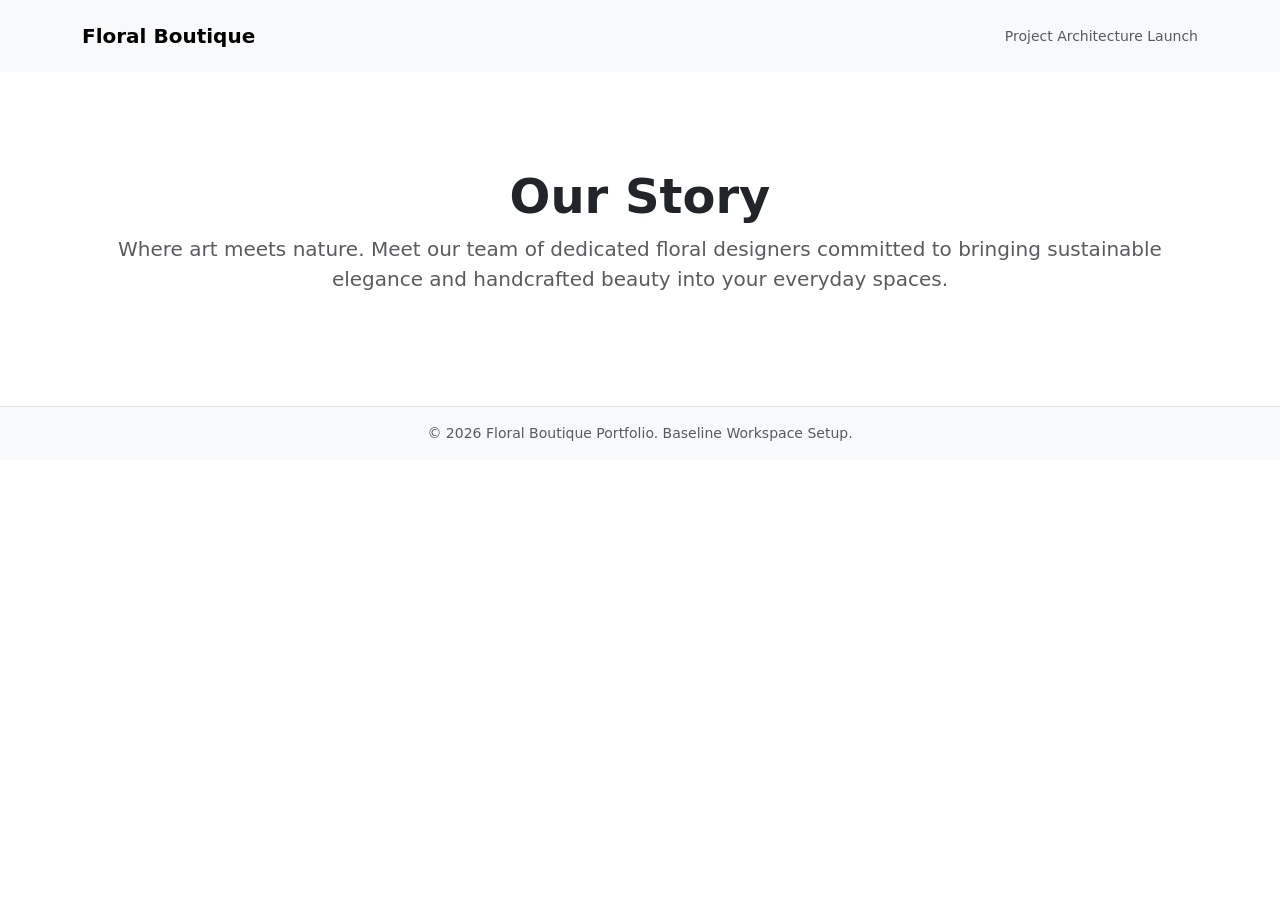
==== about.html @ a37ca517 "Addedskeleton files for both about and floral boutique files" ====
<!DOCTYPE html>
<html lang="en">
<head>
    <meta charset="UTF-8">
    <meta name="viewport" content="width=device-width, initial-scale=1.0">
    <title>Our Story | Floral Boutique</title>
    <link href="https://cdn.jsdelivr.net/npm/bootstrap@5.3.3/dist/css/bootstrap.min.css" rel="stylesheet">
    <link rel="stylesheet" href="css/styles.css">
</head>
<body>

    <header>
        <nav class="navbar navbar-light bg-light py-3">
            <div class="container">
                <a class="navbar-brand fw-bold" href="index.html">Floral Boutique</a>
                <span class="text-muted small d-none d-md-inline">Project Architecture Launch</span>
            </div>
        </nav>
    </header>

    <main class="container my-5">
        <section class="py-5 text-center">
            <h1 class="display-5 fw-bold">Our Story</h1>
            <p class="lead text-muted">Where art meets nature. Meet our team of dedicated floral designers committed to bringing sustainable elegance and handcrafted beauty into your everyday spaces.</p>
        </section>
    </main>

    <footer class="bg-light py-3 mt-auto border-top">
        <div class="container text-center">
            <p class="mb-0 text-muted small">&copy; 2026 Floral Boutique Portfolio. Baseline Workspace Setup.</p>
        </div>
    </footer>

    <script src="https://cdn.jsdelivr.net/npm/bootstrap@5.3.3/dist/js/bootstrap.bundle.min.js"></script>
    <script src="js/main.js"></script>
</body>
</html>
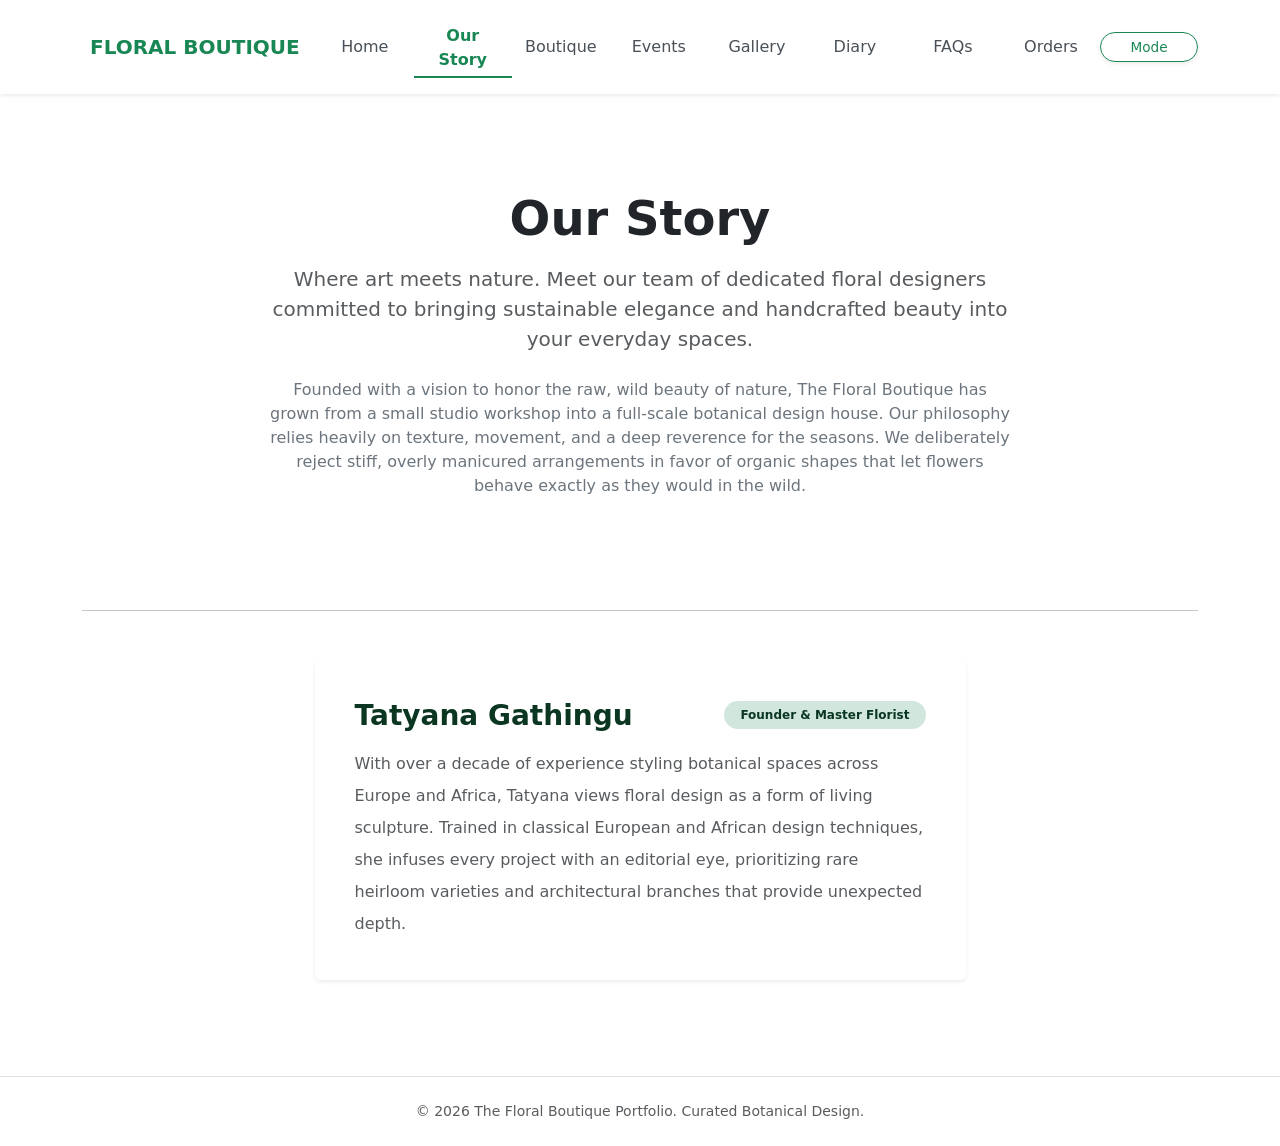
==== commit 833bf353: "Updated placeholder text in about file" ====
--- a/about.html
+++ b/about.html
@@ -9,27 +9,106 @@
 </head>
 <body>
 
-    <header>
-        <nav class="navbar navbar-light bg-light py-3">
+    <!-- bootstrap navigation menu -->
+    <header class="sticky-top bg-white shadow-sm"><!--menu bar to stay top-->
+        <nav class="navbar navbar-expand-lg navbar-light py-3"> <!--different displays for both laptop and mobile-->
             <div class="container">
-                <a class="navbar-brand fw-bold" href="index.html">Floral Boutique</a>
-                <span class="text-muted small d-none d-md-inline">Project Architecture Launch</span>
+                
+                <a class="navbar-brand fw-bold text-success d-flex align-items-center gap-2" href="index.html"> <!--formats as official business logo,href is to make it clickable-->
+                    <span class="fs-4"></span> 
+                    <span class="letter-spacing-custom">FLORAL BOUTIQUE</span>
+                </a>
+                
+                <button class="navbar-toggler border-0" type="button" data-bs-toggle="collapse" data-bs-target="#floralNavbarPrimary" aria-controls="floralNavbarPrimary" aria-expanded="false" aria-label="Toggle navigation"> <!--button for mobile menu-->
+                    <span class="navbar-toggler-icon"></span>
+                </button>
+                
+                <div class="collapse navbar-collapse" id="floralNavbarPrimary">
+
+            <ul class="navbar-nav ms-auto mb-2 mb-lg-0 fw-medium align-items-lg-center w-100 d-lg-grid text-center" style="grid-template-columns: repeat(9, 1fr); max-width: 900px;"> <!--identical columns-->
+                <li class="nav-item">
+                    <a class="nav-link text-dark-emphasis d-inline-block" href="index.html">Home</a>
+                </li>
+    
+                <li class="nav-item">
+                    <a class="nav-link text-success fw-bold border-bottom border-success border-2 pb-1" href="about.html">Our Story</a> <!--highlighted link-->
+                </li>
+    
+                <li class="nav-item">
+                    <a class="nav-link text-dark-emphasis d-inline-block" href="floral_boutique.html">Boutique</a>
+                </li>
+    
+                <li class="nav-item">
+                    <a class="nav-link text-dark-emphasis d-inline-block" href="services.html">Events</a>
+                </li>
+    
+                <li class="nav-item">
+                    <a class="nav-link text-dark-emphasis d-inline-block" href="gallery.html">Gallery</a>
+                </li>
+    
+                <li class="nav-item">
+                    <a class="nav-link text-dark-emphasis d-inline-block" href="blog.html">Diary</a>
+                </li>
+    
+                <li class="nav-item">
+                    <a class="nav-link text-dark-emphasis d-inline-block" href="faq.html">FAQs</a>
+                </li>
+    
+                <li class="nav-item">
+                    <a class="nav-link text-dark-emphasis d-inline-block" href="contact.html">Orders</a>
+                </li>
+    
+                <li class="nav-item">
+                    <button id="themeToggle" class="btn btn-outline-success btn-sm rounded-pill px-2 shadow-sm w-100" style="font-size: 0.85rem;">
+                     Mode
+                    </button>
+                </li>
+    
+            </ul>
+                </div>
+                
             </div>
         </nav>
     </header>
 
-    <main class="container my-5">
-        <section class="py-5 text-center">
-            <h1 class="display-5 fw-bold">Our Story</h1>
-            <p class="lead text-muted">Where art meets nature. Meet our team of dedicated floral designers committed to bringing sustainable elegance and handcrafted beauty into your everyday spaces.</p>
-        </section>
-    </main>
+    <!-- Main Content Body -->
+  <main class="container my-5 flex-grow-1">
+    
+    <!-- Hero Header Section -->
+    <section class="py-5 text-center col-lg-8 mx-auto">
+      <h1 class="display-5 fw-bold text-dark mb-3">Our Story</h1>
+      <p class="lead text-muted mb-4">
+        Where art meets nature. Meet our team of dedicated floral designers committed to bringing sustainable elegance and handcrafted beauty into your everyday spaces.
+      </p>
+      <p class="text-secondary">
+        Founded with a vision to honor the raw, wild beauty of nature, The Floral Boutique has grown from a small studio workshop into a full-scale botanical design house. Our philosophy relies heavily on texture, movement, and a deep reverence for the seasons. We deliberately reject stiff, overly manicured arrangements in favor of organic shapes that let flowers behave exactly as they would in the wild.
+      </p>
+    </section>
 
-    <footer class="bg-light py-3 mt-auto border-top">
-        <div class="container text-center">
-            <p class="mb-0 text-muted small">&copy; 2026 Floral Boutique Portfolio. Baseline Workspace Setup.</p>
+    <hr class="my-5 opacity-25">
+
+    <!-- Team / Florist Biography Section -->
+    <section class="pb-5 col-lg-7 mx-auto">
+      <div class="card shadow-sm border-0 p-4 bg-white">
+        <div class="card-body text-center text-sm-start">
+          <div class="d-sm-flex align-items-center justify-content-between mb-3">
+            <h2 class="h3 fw-bold text-success-emphasis mb-1 mb-sm-0">Tatyana Gathingu</h2>
+            <span class="badge bg-success-subtle text-success-emphasis px-3 py-2 rounded-pill fw-semibold">Founder & Master Florist</span>
+          </div>
+          <p class="card-text text-muted lh-lg">
+            With over a decade of experience styling botanical spaces across Europe and Africa, Tatyana views floral design as a form of living sculpture. Trained in classical European and African design techniques, she infuses every project with an editorial eye, prioritizing rare heirloom varieties and architectural branches that provide unexpected depth.
+          </p>
         </div>
-    </footer>
+      </div>
+    </section>
+  </main>
+
+  <!-- Global Footer -->
+  <footer class="bg-white py-4 mt-auto border-top">
+    <div class="container text-center">
+      <p class="mb-0 text-muted small">&copy; 2026 The Floral Boutique Portfolio. Curated Botanical Design.</p>
+    </div>
+  </footer>
 
     <script src="https://cdn.jsdelivr.net/npm/bootstrap@5.3.3/dist/js/bootstrap.bundle.min.js"></script>
     <script src="js/main.js"></script>
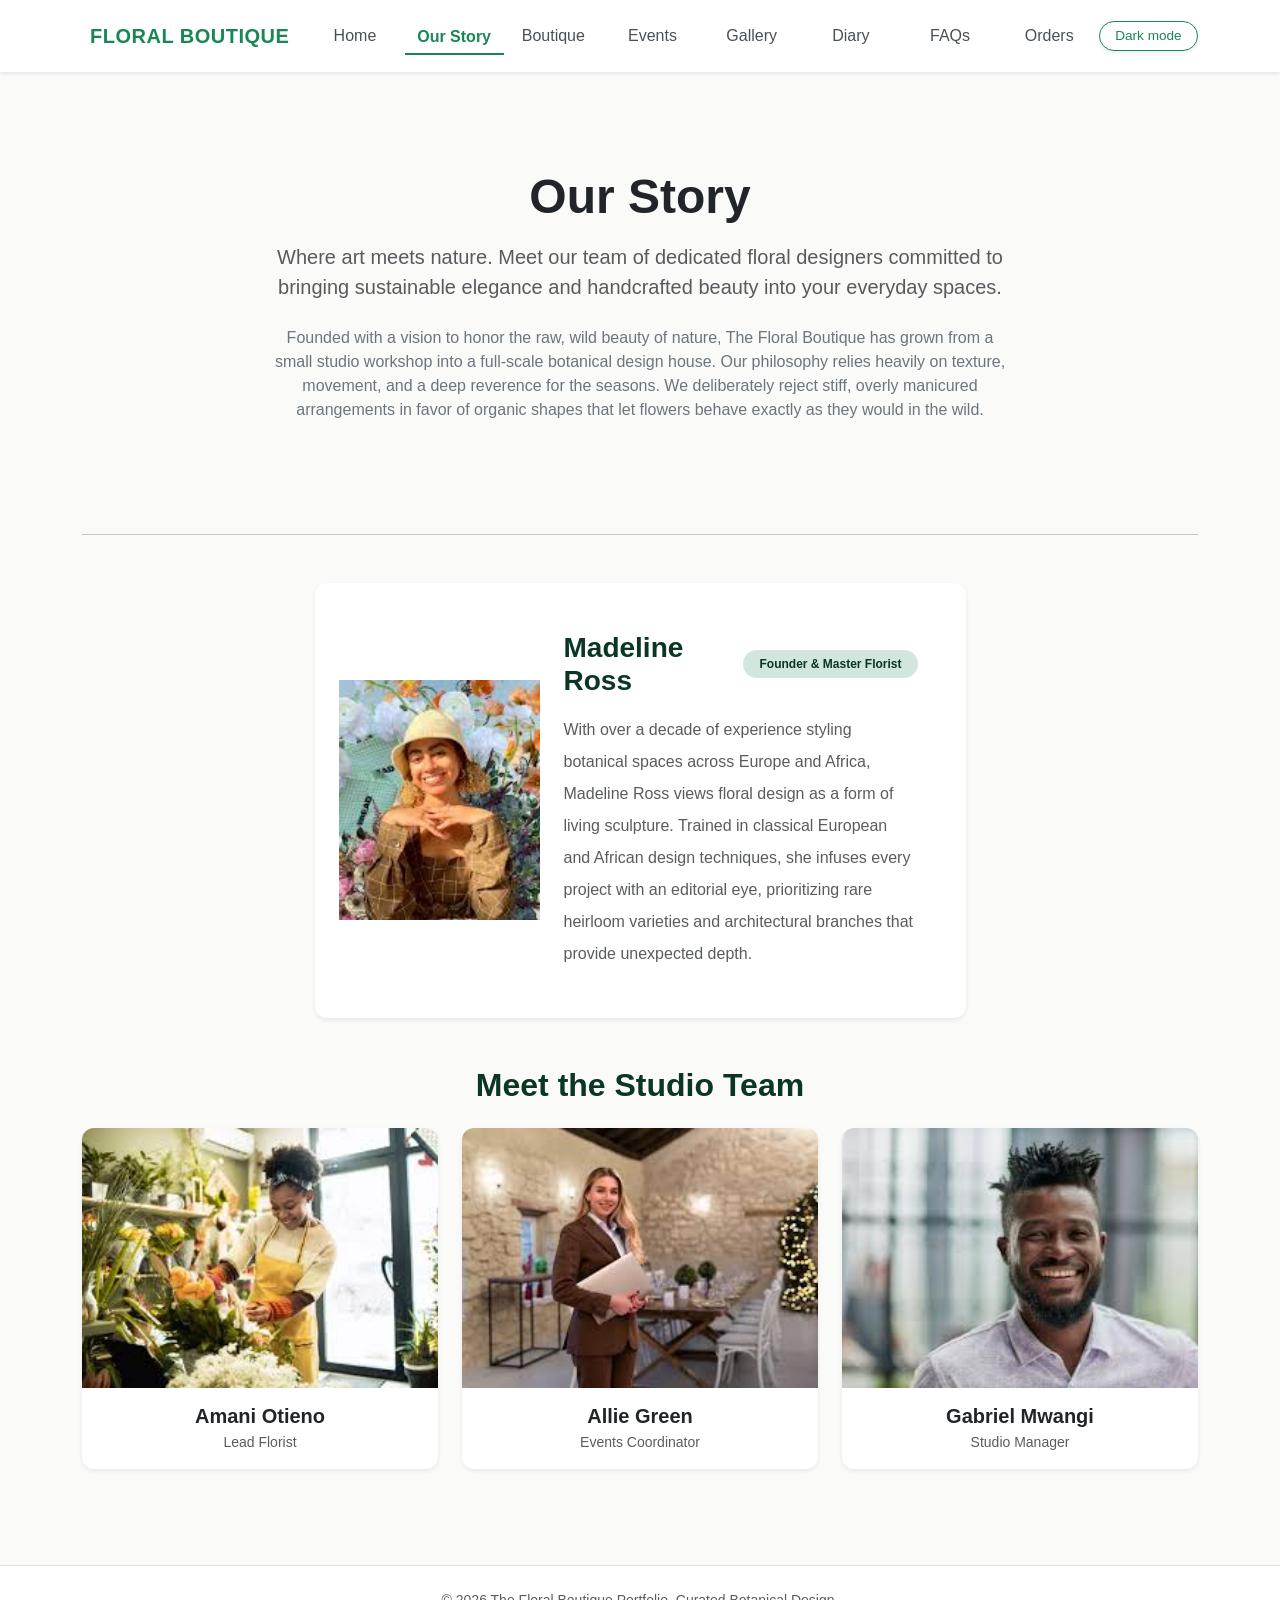
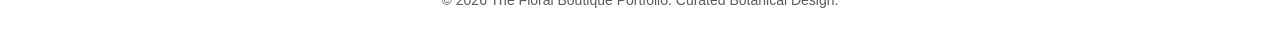
==== commit 31b3fa45: "added team images" ====
--- a/about.html
+++ b/about.html
@@ -90,15 +90,58 @@
     <!-- Team / Florist Biography Section -->
     <section class="pb-5 col-lg-7 mx-auto">
       <div class="card shadow-sm border-0 p-4 bg-white">
-        <div class="card-body text-center text-sm-start">
+        <div class="row g-0 align-items-center">
+          <div class="col-md-4">
+            <img src="images/Florist.jpg" alt="Madeline Ross, Founder and Master Florist" class="team-img">
+          </div>
+          <div class="col-md-8">
+          <div class="card-body p-4 text-center text-sm-start">
           <div class="d-sm-flex align-items-center justify-content-between mb-3">
-            <h2 class="h3 fw-bold text-success-emphasis mb-1 mb-sm-0">Tatyana Gathingu</h2>
+            <h2 class="h3 fw-bold text-success-emphasis mb-1 mb-sm-0">Madeline Ross</h2>
             <span class="badge bg-success-subtle text-success-emphasis px-3 py-2 rounded-pill fw-semibold">Founder & Master Florist</span>
           </div>
           <p class="card-text text-muted lh-lg">
-            With over a decade of experience styling botanical spaces across Europe and Africa, Tatyana views floral design as a form of living sculpture. Trained in classical European and African design techniques, she infuses every project with an editorial eye, prioritizing rare heirloom varieties and architectural branches that provide unexpected depth.
+            With over a decade of experience styling botanical spaces across Europe and Africa, Madeline Ross views floral design as a form of living sculpture. Trained in classical European and African design techniques, she infuses every project with an editorial eye, prioritizing rare heirloom varieties and architectural branches that provide unexpected depth.
           </p>
         </div>
+      </div>
+    </section>
+
+     <!-- Wider Team Section -->
+    <section class="pb-5">
+      <h2 class="text-center fw-bold mb-4 text-success-emphasis">Meet the Studio Team</h2>
+      <div class="row g-4 justify-content-center">
+ 
+        <div class="col-md-6 col-lg-4">
+          <div class="card h-100 shadow-sm border-0 overflow-hidden text-center">
+            <img src="images/lead-florist.jpg" alt="Amani Otieno, Lead Florist" class="team-grid-img">
+            <div class="card-body">
+              <h3 class="h5 fw-bold text-dark mb-1">Amani Otieno</h3>
+              <p class="text-muted small mb-0">Lead Florist</p>
+            </div>
+          </div>
+        </div>
+ 
+        <div class="col-md-6 col-lg-4">
+          <div class="card h-100 shadow-sm border-0 overflow-hidden text-center">
+            <img src="images/events-coordinator.jpg" alt="Allie Green, Events Coordinator" class="team-grid-img">
+            <div class="card-body">
+              <h3 class="h5 fw-bold text-dark mb-1">Allie Green</h3>
+              <p class="text-muted small mb-0">Events Coordinator</p>
+            </div>
+          </div>
+        </div>
+ 
+        <div class="col-md-6 col-lg-4">
+          <div class="card h-100 shadow-sm border-0 overflow-hidden text-center">
+            <img src="images/studio-manager.jpg" alt="Gabriel Mwangi, Studio Manager" class="team-grid-img">
+            <div class="card-body">
+              <h3 class="h5 fw-bold text-dark mb-1">Gabriel Mwangi</h3>
+              <p class="text-muted small mb-0">Studio Manager</p>
+            </div>
+          </div>
+        </div>
+ 
       </div>
     </section>
   </main>
--- a/css/styles.css
+++ b/css/styles.css
@@ -0,0 +1,231 @@
+:root {
+  --fb-green: #198754;
+  --fb-green-dark: #14532d;
+  --fb-cream: #fafaf8;
+  --fb-text-muted: #6c757d;
+  --fb-card-radius: 0.75rem;
+}
+
+body {
+  font-family: 'Poppins', 'Segoe UI', sans-serif;
+  background-color: var(--fb-cream);
+  display: flex;
+  flex-direction: column;
+  min-height: 100vh;
+}
+
+main {
+  flex: 1;
+}
+
+.letter-spacing-custom {
+  letter-spacing: 0.5px;
+}
+
+/* ---------- Navbar ---------- */
+.navbar-nav .nav-link {
+  transition: color 0.15s ease;
+}
+.navbar-nav .nav-link:hover {
+  color: var(--fb-green) !important;
+}
+
+#themeToggle {
+  cursor: pointer;
+}
+
+/* ---------- Cards ---------- */
+.card {
+  border-radius: var(--fb-card-radius);
+}
+.card:hover {
+  transition: box-shadow 0.2s ease, transform 0.2s ease;
+}
+
+/* ---------- Product / shop cards ---------- */
+.product-card img {
+  height: 240px;
+  object-fit: cover;
+  border-radius: var(--fb-card-radius) var(--fb-card-radius) 0 0;
+}
+
+.product-price {
+  color: var(--fb-green-dark);
+  font-weight: 600;
+}
+
+/* ---------- Filter buttons (Boutique page) ---------- */
+.filter-btn {
+  border: 1.5px solid var(--fb-green);
+  background: transparent;
+  color: var(--fb-green-dark);
+  border-radius: 2rem;
+  padding: 0.4rem 1.3rem;
+  margin: 0.25rem;
+  font-size: 0.9rem;
+  transition: all 0.2s ease;
+}
+.filter-btn.active,
+.filter-btn:hover {
+  background-color: var(--fb-green);
+  color: #fff;
+}
+
+.product-card {
+  transition: opacity 0.25s ease, transform 0.25s ease;
+}
+.product-card.fb-hidden {
+  display: none;
+}
+
+/* ---------- Gallery / carousel ---------- */
+.gallery-thumb {
+  cursor: pointer;
+  border-radius: var(--fb-card-radius);
+  overflow: hidden;
+  height: 220px;
+}
+.gallery-thumb img {
+  width: 100%;
+  height: 100%;
+  object-fit: cover;
+  transition: transform 0.3s ease;
+}
+.gallery-thumb:hover img {
+  transform: scale(1.05);
+}
+
+/* ---------- Diary / blog cards ---------- */
+.blog-card .blog-meta {
+  font-size: 0.85rem;
+  color: var(--fb-text-muted);
+}
+
+/* ---------- FAQ accordion tweaks ---------- */
+.accordion-button:not(.collapsed) {
+  background-color: rgba(25, 135, 84, 0.08);
+  color: var(--fb-green-dark);
+}
+.accordion-button:focus {
+  box-shadow: 0 0 0 0.2rem rgba(25, 135, 84, 0.25);
+}
+
+/* ---------- Contact form validation ---------- */
+.form-control.is-invalid,
+.form-select.is-invalid {
+  border-color: #dc3545;
+}
+.form-control.is-valid,
+.form-select.is-valid {
+  border-color: var(--fb-green);
+}
+#formStatus.alert {
+  border-radius: var(--fb-card-radius);
+}
+
+/* ---------- Footer ---------- */
+footer a {
+  color: var(--fb-text-muted);
+  text-decoration: none;
+}
+footer a:hover {
+  color: var(--fb-green);
+}
+
+/* ==========================================================================
+   DARK MODE — activated via [data-bs-theme="dark"] on <html>, toggled by
+   js/main.js. Bootstrap 5.3 handles most component theming automatically;
+   these rules cover our custom classes.
+   ========================================================================== */
+[data-bs-theme="dark"] {
+  --fb-cream: #1a1d1a;
+}
+
+[data-bs-theme="dark"] body {
+  background-color: var(--fb-cream);
+}
+
+[data-bs-theme="dark"] .navbar,
+[data-bs-theme="dark"] header.sticky-top,
+[data-bs-theme="dark"] footer {
+  background-color: #212521 !important;
+  border-color: #343a34 !important;
+}
+
+[data-bs-theme="dark"] .card,
+[data-bs-theme="dark"] .bg-white {
+  background-color: #242824 !important;
+  color: #e8e8e3;
+}
+
+[data-bs-theme="dark"] .text-dark,
+[data-bs-theme="dark"] .text-dark-emphasis {
+  color: #e8e8e3 !important;
+}
+
+[data-bs-theme="dark"] .text-muted,
+[data-bs-theme="dark"] .lead.text-muted,
+[data-bs-theme="dark"] .card-text.text-muted {
+  color: #a8aca5 !important;
+}
+
+[data-bs-theme="dark"] .bg-light {
+  background-color: #20231f !important;
+}
+
+[data-bs-theme="dark"] .border-top,
+[data-bs-theme="dark"] .border-light,
+[data-bs-theme="dark"] hr {
+  border-color: #343a34 !important;
+}
+
+[data-bs-theme="dark"] .form-control,
+[data-bs-theme="dark"] .form-select {
+  background-color: #2b2f2b;
+  border-color: #3d423d;
+  color: #e8e8e3;
+}
+[data-bs-theme="dark"] .form-control::placeholder {
+  color: #7d827b;
+}
+
+/* ---------- Responsive tweaks ---------- */
+@media (max-width: 767.98px) {
+  .display-5 {
+    font-size: 2.1rem;
+  }
+}
+/* ---------- Home hero image ---------- */
+.hero-image {
+  width: 100%;
+  max-width: 100%;
+  height: 400px;
+  object-fit: cover;
+  display: block;
+}
+/* ---------- Home featured collection card images ---------- */
+.collection-img-side {
+  width: 100%;
+  height: 260px;
+  object-fit: cover;
+}
+/* ---------- Gallery page carousel banner images ---------- */
+.carousel-img {
+  height: 420px;
+  object-fit: cover;
+}
+/* ---------- About page team member images ---------- */
+.team-img {
+  width: 100%;
+  height: 100%;
+  min-height: 240px;
+  object-fit: cover;
+  display: block;
+}
+/* ---------- About page team grid card images ---------- */
+.team-grid-img {
+  width: 100%;
+  height: 260px;
+  object-fit: cover;
+}
+ 
